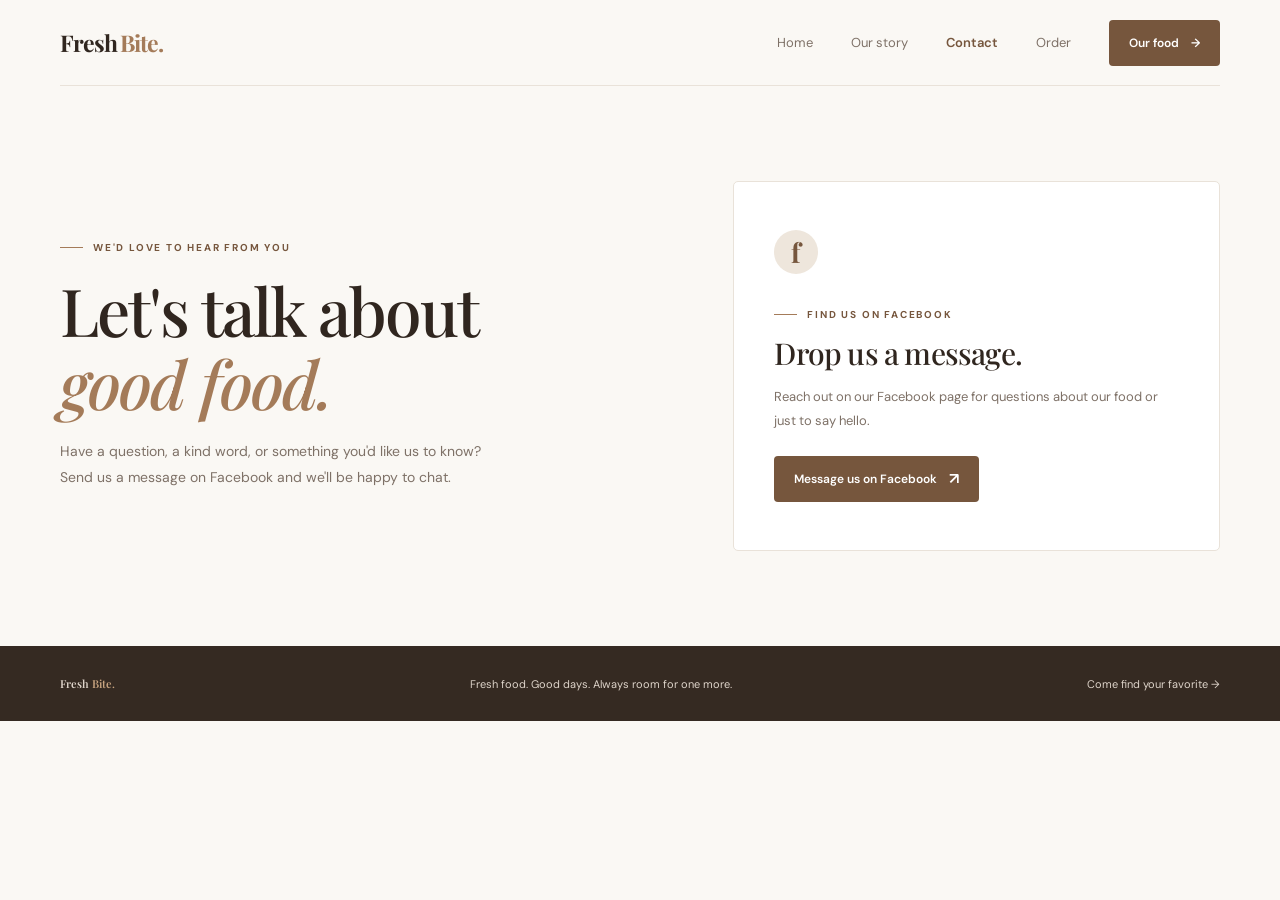
==== contact.html @ c2785455 "added an order page" ====
<!DOCTYPE html>
<html lang="en">
<head>
    <meta charset="UTF-8">
    <meta name="viewport" content="width=device-width, initial-scale=1.0">
    <meta name="theme-color" content="#faf8f4">
    <meta name="description" content="Get in touch with Fresh Bite. Send us a message on Facebook—we'd love to hear from you.">
    <title>Contact Us — Fresh Bite</title>
    <link rel="preconnect" href="https://fonts.googleapis.com">
    <link rel="preconnect" href="https://fonts.gstatic.com" crossorigin>
    <link href="https://fonts.googleapis.com/css2?family=DM+Sans:wght@400;500;600;700&family=Playfair+Display:wght@500;600;700&display=swap" rel="stylesheet">
    <link rel="stylesheet" href="style.css">
    <script src="script.js" defer></script>
</head>
<body>
    <header class="site-header">
        <nav class="navigation shell" aria-label="Main navigation">
            <a class="brand" href="index.html" aria-label="Fresh Bite home">Fresh <span>Bite.</span></a>
            <div class="nav-links">
                <a href="index.html">Home</a>
                <a href="story.html">Our story</a>
                <a class="nav-contact" href="contact.html" aria-current="page">Contact</a>
                <a class="nav-order" href="order.html">Order</a>
                <a class="nav-cta" href="menu.html">Our food <span aria-hidden="true">→</span></a>
            </div>
        </nav>
    </header>

    <main>
        <section class="contact-section section shell" aria-labelledby="contact-title">
            <div class="contact-intro">
                <p class="eyebrow">We'd love to hear from you</p>
                <h1 id="contact-title">Let's talk about <em>good food.</em></h1>
                <p>Have a question, a kind word, or something you'd like us to know? Send us a message on Facebook and we'll be happy to chat.</p>
            </div>
            <div class="contact-card">
                <span class="contact-mark" aria-hidden="true">f</span>
                <p class="eyebrow">Find us on Facebook</p>
                <h2>Drop us a message.</h2>
                <p>Reach out on our Facebook page for questions about our food or just to say hello.</p>
                <a class="button" href="https://www.facebook.com/profile.php?id=61594658811578" target="_blank" rel="noopener noreferrer">
                    Message us on Facebook <span aria-hidden="true">↗</span>
                </a>
            </div>
        </section>
    </main>

    <footer class="site-footer">
        <div class="footer-content shell">
            <a class="footer-brand" href="index.html" aria-label="Fresh Bite home">Fresh <span>Bite.</span></a>
            <p>Fresh food. Good days. Always room for one more.</p>
            <a href="menu.html">Come find your favorite <span aria-hidden="true">→</span></a>
        </div>
    </footer>
</body>
</html>
---- style.css ----
:root {
    color-scheme: light;
    --paper: #faf8f4;
    --white: #fff;
    --ink: #30261f;
    --muted: #7e7167;
    --brown: #a47b59;
    --brown-dark: #76563d;
    --sand: #eee6dc;
    --line: #e9e2d9;
    --serif: "Playfair Display", Georgia, serif;
    --sans: "DM Sans", Arial, sans-serif;
}

*,
*::before,
*::after {
    box-sizing: border-box;
}

html {
    scroll-behavior: smooth;
}

body {
    margin: 0;
    background: var(--paper);
    color: var(--ink);
    font-family: var(--sans);
    -webkit-font-smoothing: antialiased;
}

a {
    color: inherit;
    text-decoration: none;
}

img {
    display: block;
    width: 100%;
}

.shell {
    width: min(1160px, calc(100% - 64px));
    margin-inline: auto;
}

.site-header {
    position: sticky;
    top: 0;
    z-index: 10;
    background: var(--paper);
}

.navigation {
    display: flex;
    min-height: 86px;
    align-items: center;
    justify-content: space-between;
    border-bottom: 1px solid var(--line);
}

.brand {
    font-family: var(--serif);
    font-size: 23px;
    font-weight: 700;
    letter-spacing: -1.1px;
}

.brand span {
    color: var(--brown);
}

.nav-links {
    display: flex;
    align-items: center;
    gap: 38px;
    color: var(--muted);
    font-size: 13px;
}

.nav-links a:not(.nav-cta):hover {
    color: var(--brown-dark);
}

.nav-links [aria-current="page"] {
    color: var(--brown-dark);
    font-weight: 600;
}

.nav-cta,
.button {
    display: inline-flex;
    min-height: 46px;
    align-items: center;
    justify-content: center;
    gap: 12px;
    padding: 0 20px;
    border-radius: 4px;
    background: var(--brown-dark);
    color: var(--white);
    font-size: 12px;
    font-weight: 600;
    transition: background 160ms ease, transform 160ms ease;
}

.nav-cta:hover,
.button:hover {
    transform: translateY(-2px);
    background: #60452f;
}

.hero {
    display: grid;
    min-height: 550px;
    grid-template-columns: 0.88fr 1.12fr;
    align-items: center;
    gap: 56px;
    padding-block: 66px 74px;
}

.eyebrow {
    display: flex;
    align-items: center;
    gap: 10px;
    margin: 0 0 20px;
    color: var(--brown-dark);
    font-size: 10px;
    font-weight: 700;
    letter-spacing: 1.8px;
    text-transform: uppercase;
}

.eyebrow::before {
    width: 23px;
    height: 1px;
    background: var(--brown);
    content: "";
}

h1,
h2,
h3,
p {
    margin-top: 0;
}

.hero h1 {
    max-width: 470px;
    margin-bottom: 20px;
    font-family: var(--serif);
    font-size: clamp(48px, 6vw, 72px);
    font-weight: 500;
    letter-spacing: -2.8px;
    line-height: 1.08;
}

.hero h1 em {
    color: var(--brown);
    font-weight: 500;
}

.hero-copy {
    max-width: 400px;
    margin-bottom: 28px;
    color: var(--muted);
    font-size: 14px;
    line-height: 1.85;
}

.hero-actions {
    display: flex;
    flex-wrap: wrap;
    align-items: center;
    gap: 22px;
}

.text-link {
    display: inline-flex;
    align-items: center;
    gap: 8px;
    color: var(--brown-dark);
    font-size: 12px;
    font-weight: 600;
}

.text-link span,
.button span {
    font-size: 16px;
    transition: transform 160ms ease;
}

.text-link:hover span,
.button:hover span {
    transform: translateX(3px);
}

.hero-visual {
    position: relative;
    min-height: 405px;
    padding: 12px 14px 12px 28px;
}

.hero-image {
    height: 405px;
    border-radius: 48% 48% 5px 5px;
    object-fit: cover;
}

.image-note {
    position: absolute;
    right: -8px;
    bottom: 35px;
    display: flex;
    width: 145px;
    height: 145px;
    flex-direction: column;
    align-items: center;
    justify-content: center;
    border: 8px solid var(--paper);
    border-radius: 50%;
    background: var(--sand);
    color: var(--brown-dark);
    text-align: center;
}

.image-note span {
    font-size: 9px;
    font-weight: 600;
    letter-spacing: 1.1px;
    text-transform: uppercase;
}

.image-note strong {
    margin: 5px 0;
    font-family: var(--serif);
    font-size: 24px;
    font-weight: 600;
    line-height: 1.05;
}

.section {
    padding-block: 82px;
}

.menu-section {
    background: var(--white);
}

.section-heading {
    display: flex;
    align-items: end;
    justify-content: space-between;
    gap: 24px;
    margin-bottom: 34px;
}

.section-heading .eyebrow {
    margin-bottom: 12px;
}

.section-heading h1,
.section-heading h2,
.story h1,
.story h2 {
    margin-bottom: 0;
    font-family: var(--serif);
    font-size: clamp(34px, 4vw, 44px);
    font-weight: 500;
    letter-spacing: -1.4px;
    line-height: 1.15;
}

.section-intro {
    max-width: 340px;
    margin-bottom: 2px;
    color: var(--muted);
    font-size: 12px;
    line-height: 1.8;
}

.dish-grid {
    display: grid;
    grid-template-columns: repeat(3, minmax(0, 1fr));
    gap: 24px;
}

.dish-image-wrap {
    overflow: hidden;
    border-radius: 5px;
    background: var(--sand);
}

.dish-image {
    aspect-ratio: 1.34;
    object-fit: cover;
    transition: transform 250ms ease;
}

.dish-card:hover .dish-image {
    transform: scale(1.035);
}

.dish-details {
    display: flex;
    align-items: baseline;
    justify-content: space-between;
    gap: 12px;
    padding-top: 16px;
}

.dish-details h3 {
    margin-bottom: 6px;
    font-family: var(--serif);
    font-size: 20px;
    font-weight: 600;
}

.dish-details p {
    margin-bottom: 0;
    color: var(--muted);
    font-size: 11px;
    line-height: 1.6;
}

.dish-number {
    color: var(--brown);
    font-family: var(--serif);
    font-size: 15px;
}

.story {
    display: grid;
    grid-template-columns: 1fr 1fr;
    align-items: center;
    gap: 80px;
}

.story-image {
    height: 365px;
    border-radius: 5px;
    object-fit: scale-down;
}

.story-copy > p:not(.eyebrow) {
    max-width: 410px;
    margin: 18px 0 24px;
    color: var(--muted);
    font-size: 13px;
    line-height: 1.9;
}

.story .button {
    background: transparent;
    color: var(--brown-dark);
    outline: 1px solid var(--brown);
    outline-offset: -1px;
}

.story .button:hover {
    background: var(--sand);
}

.contact-section {
    display: grid;
    min-height: 560px;
    grid-template-columns: 1fr 0.82fr;
    align-items: center;
    gap: 80px;
}

.contact-intro h1 {
    max-width: 540px;
    margin-bottom: 18px;
    font-family: var(--serif);
    font-size: clamp(42px, 5.5vw, 66px);
    font-weight: 500;
    letter-spacing: -2px;
    line-height: 1.1;
}

.contact-intro h1 em {
    color: var(--brown);
    font-weight: 500;
}

.contact-intro > p:not(.eyebrow) {
    max-width: 440px;
    margin-bottom: 0;
    color: var(--muted);
    font-size: 14px;
    line-height: 1.9;
}

.contact-card {
    position: relative;
    overflow: hidden;
    padding: 48px 40px;
    border: 1px solid var(--line);
    border-radius: 5px;
    background: var(--white);
}

.contact-mark {
    display: grid;
    width: 44px;
    height: 44px;
    margin-bottom: 34px;
    place-items: center;
    border-radius: 50%;
    background: var(--sand);
    color: var(--brown-dark);
    font-family: var(--serif);
    font-size: 27px;
    font-weight: 700;
}

.contact-card .eyebrow {
    margin-bottom: 12px;
}

.contact-card h2 {
    margin-bottom: 12px;
    font-family: var(--serif);
    font-size: 30px;
    font-weight: 500;
    letter-spacing: -0.8px;
}

.contact-card > p:not(.eyebrow) {
    margin-bottom: 24px;
    color: var(--muted);
    font-size: 13px;
    line-height: 1.8;
}

.order-section {
    max-width: 860px;
    padding-block: 72px 88px;
}

.order-intro {
    max-width: 650px;
    margin-bottom: 38px;
}

.order-intro h1 {
    margin-bottom: 18px;
    font-family: var(--serif);
    font-size: clamp(42px, 5.5vw, 66px);
    font-weight: 500;
    letter-spacing: -2px;
    line-height: 1.1;
}

.order-intro h1 em {
    color: var(--brown);
    font-weight: 500;
}

.order-intro > p:not(.eyebrow) {
    max-width: 540px;
    margin-bottom: 0;
    color: var(--muted);
    font-size: 14px;
    line-height: 1.9;
}

.order-form,
.order-result {
    padding: 38px;
    border: 1px solid var(--line);
    border-radius: 5px;
    background: var(--white);
}

.order-form-heading {
    margin-bottom: 26px;
}

.order-form-heading .eyebrow,
.order-result .eyebrow {
    margin-bottom: 10px;
}

.order-form-heading h2,
.order-result h2 {
    margin-bottom: 0;
    font-family: var(--serif);
    font-size: 30px;
    font-weight: 500;
    letter-spacing: -0.8px;
}

.order-fields {
    display: grid;
    grid-template-columns: repeat(2, minmax(0, 1fr));
    gap: 20px;
}

.order-field {
    display: flex;
    min-width: 0;
    flex-direction: column;
    gap: 8px;
}

.order-field-wide {
    grid-column: 1 / -1;
}

.order-field label {
    font-size: 12px;
    font-weight: 600;
}

.order-field input,
.order-field textarea,
.order-field select {
    width: 100%;
    min-height: 46px;
    padding: 11px 13px;
    border: 1px solid var(--line);
    border-radius: 4px;
    background: var(--paper);
    color: var(--ink);
    font: inherit;
    font-size: 13px;
}

.order-field textarea {
    min-height: 94px;
    resize: vertical;
}

.order-field input:focus,
.order-field textarea:focus,
.order-field select:focus {
    border-color: var(--brown);
    outline: 2px solid color-mix(in srgb, var(--brown) 20%, transparent);
    outline-offset: 1px;
}

.order-note,
.order-result-note {
    margin: 22px 0;
    color: var(--muted);
    font-size: 12px;
    line-height: 1.8;
}

.order-submit {
    border: 0;
    cursor: pointer;
    font-family: inherit;
}

.order-result {
    margin-top: 24px;
    scroll-margin-top: 110px;
}

.order-result h2 {
    margin-bottom: 18px;
}

.order-summary {
    overflow-wrap: anywhere;
    margin: 0;
    padding: 18px;
    border-radius: 4px;
    background: var(--paper);
    color: var(--ink);
    font: 13px/1.8 var(--sans);
    white-space: pre-wrap;
}

.order-result-actions {
    display: flex;
    flex-wrap: wrap;
    align-items: center;
    gap: 20px;
}

.order-result-actions .button {
    border: 0;
    cursor: pointer;
    font-family: inherit;
}

.copy-status {
    min-height: 1.5em;
    margin: 14px 0 0;
    color: var(--brown-dark);
    font-size: 12px;
}

.site-footer {
    background: #352a22;
    color: #fbf8f3;
}

.footer-content {
    display: flex;
    align-items: center;
    justify-content: space-between;
    gap: 24px;
    padding-block: 30px;
}

.footer-brand {
    font-family: var(--serif);
    font-size: 19px;
    font-weight: 600;
}

.footer-brand span {
    color: #c7a37f;
}

.footer-content p,
.footer-content a {
    margin-bottom: 0;
    color: #ded4ca;
    font-size: 11px;
}

.footer-content a:hover {
    color: var(--white);
}

:focus-visible {
    border-radius: 3px;
    outline: 2px solid var(--brown);
    outline-offset: 4px;
}

@media (max-width: 760px) {
    .shell {
        width: min(100% - 40px, 560px);
    }

    .navigation {
        min-height: 72px;
    }

    .nav-links {
        gap: 18px;
    }

    .nav-links > a:not(.nav-cta):not(.nav-contact):not(.nav-order) {
        display: none;
    }

    .hero {
        min-height: auto;
        grid-template-columns: 1fr;
        gap: 28px;
        padding-block: 58px 48px;
    }

    .hero h1 {
        max-width: 500px;
        font-size: clamp(48px, 11vw, 66px);
    }

    .hero-visual {
        min-height: auto;
        padding: 0 12px 12px 0;
    }

    .hero-image {
        height: min(78vw, 390px);
    }

    .image-note {
        right: -5px;
        bottom: 15px;
        width: 122px;
        height: 122px;
        border-width: 6px;
    }

    .image-note strong {
        font-size: 21px;
    }

    .section {
        padding-block: 60px;
    }

    .section-heading {
        align-items: start;
        flex-direction: column;
        gap: 12px;
    }

    .dish-grid {
        grid-template-columns: 1fr;
        gap: 28px;
    }

    .dish-image {
        aspect-ratio: 1.55;
    }

    .story {
        grid-template-columns: 1fr;
        gap: 30px;
    }

    .contact-section {
        min-height: auto;
        grid-template-columns: 1fr;
        gap: 30px;
        padding-block: 60px;
    }

    .order-section {
        padding-block: 56px 64px;
    }

    .order-form,
    .order-result {
        padding: 28px 22px;
    }

    .order-fields {
        grid-template-columns: 1fr;
    }

    .order-field-wide {
        grid-column: auto;
    }

    .contact-card {
        padding: 36px 28px;
    }

    .story-image {
        height: min(72vw, 350px);
    }

    .footer-content {
        align-items: start;
        flex-direction: column;
        gap: 12px;
    }
}

@media (max-width: 420px) {
    .nav-links {
        gap: 10px;
    }

    .nav-cta {
        min-height: 40px;
        gap: 6px;
        padding-inline: 12px;
        font-size: 11px;
    }
}

@media (prefers-reduced-motion: reduce) {
    *,
    *::before,
    *::after {
        scroll-behavior: auto !important;
        transition-duration: 0.01ms !important;
    }
}
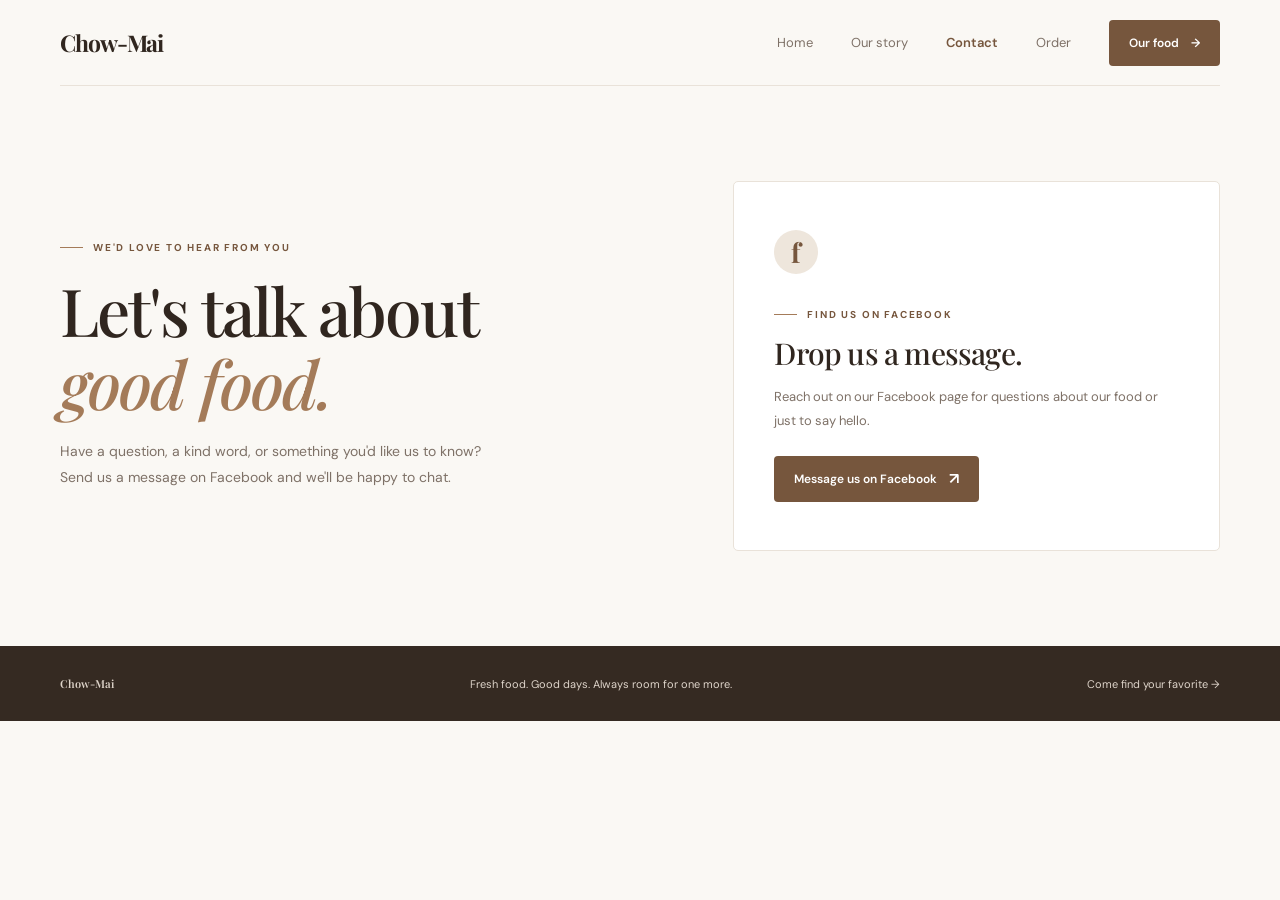
==== commit a880c5ae: "changed the name from freshbite to chow mai, changed the order page to directly order on the page no" ====
--- a/contact.html
+++ b/contact.html
@@ -4,8 +4,8 @@
     <meta charset="UTF-8">
     <meta name="viewport" content="width=device-width, initial-scale=1.0">
     <meta name="theme-color" content="#faf8f4">
-    <meta name="description" content="Get in touch with Fresh Bite. Send us a message on Facebook—we'd love to hear from you.">
-    <title>Contact Us — Fresh Bite</title>
+    <meta name="description" content="Get in touch with Chow-Mai. Send us a message on Facebook—we'd love to hear from you.">
+    <title>Contact Us — Chow-Mai</title>
     <link rel="preconnect" href="https://fonts.googleapis.com">
     <link rel="preconnect" href="https://fonts.gstatic.com" crossorigin>
     <link href="https://fonts.googleapis.com/css2?family=DM+Sans:wght@400;500;600;700&family=Playfair+Display:wght@500;600;700&display=swap" rel="stylesheet">
@@ -15,7 +15,7 @@
 <body>
     <header class="site-header">
         <nav class="navigation shell" aria-label="Main navigation">
-            <a class="brand" href="index.html" aria-label="Fresh Bite home">Fresh <span>Bite.</span></a>
+            <a class="brand" href="index.html" aria-label="Chow-Mai home">Chow-Mai</a>
             <div class="nav-links">
                 <a href="index.html">Home</a>
                 <a href="story.html">Our story</a>
@@ -47,7 +47,7 @@
 
     <footer class="site-footer">
         <div class="footer-content shell">
-            <a class="footer-brand" href="index.html" aria-label="Fresh Bite home">Fresh <span>Bite.</span></a>
+            <a class="footer-brand" href="index.html" aria-label="Chow-Mai home">Chow-Mai</a>
             <p>Fresh food. Good days. Always room for one more.</p>
             <a href="menu.html">Come find your favorite <span aria-hidden="true">→</span></a>
         </div>
--- a/style.css
+++ b/style.css
@@ -467,7 +467,8 @@
 }
 
 .order-form,
-.order-result {
+.order-result,
+.order-confirmation {
     padding: 38px;
     border: 1px solid var(--line);
     border-radius: 5px;
@@ -479,12 +480,14 @@
 }
 
 .order-form-heading .eyebrow,
-.order-result .eyebrow {
+.order-result .eyebrow,
+.order-confirmation .eyebrow {
     margin-bottom: 10px;
 }
 
 .order-form-heading h2,
-.order-result h2 {
+.order-result h2,
+.order-confirmation h2 {
     margin-bottom: 0;
     font-family: var(--serif);
     font-size: 30px;
@@ -560,7 +563,8 @@
     scroll-margin-top: 110px;
 }
 
-.order-result h2 {
+.order-result h2,
+.order-confirmation h2 {
     margin-bottom: 18px;
 }
 
@@ -582,17 +586,58 @@
     gap: 20px;
 }
 
-.order-result-actions .button {
+.order-result-actions .button,
+.new-order-button {
     border: 0;
     cursor: pointer;
     font-family: inherit;
 }
 
-.copy-status {
-    min-height: 1.5em;
-    margin: 14px 0 0;
-    color: var(--brown-dark);
-    font-size: 12px;
+.order-edit {
+    padding: 0;
+    border: 0;
+    background: transparent;
+    color: var(--brown-dark);
+    cursor: pointer;
+    font: 600 12px var(--sans);
+}
+
+.order-confirmation {
+    margin-top: 24px;
+    scroll-margin-top: 110px;
+}
+
+.confirmation-mark {
+    display: grid;
+    width: 52px;
+    height: 52px;
+    margin-bottom: 24px;
+    place-items: center;
+    border-radius: 50%;
+    background: var(--sand);
+    color: var(--brown-dark);
+    font-size: 25px;
+    font-weight: 700;
+}
+
+.confirmation-note,
+.demo-reference {
+    color: var(--muted);
+    font-size: 13px;
+    line-height: 1.8;
+}
+
+.demo-reference {
+    margin: 18px 0;
+}
+
+.demo-reference strong {
+    color: var(--brown-dark);
+    letter-spacing: 0.5px;
+}
+
+.new-order-button {
+    margin-top: 24px;
 }
 
 .site-footer {
@@ -721,7 +766,8 @@
     }
 
     .order-form,
-    .order-result {
+    .order-result,
+    .order-confirmation {
         padding: 28px 22px;
     }
 
